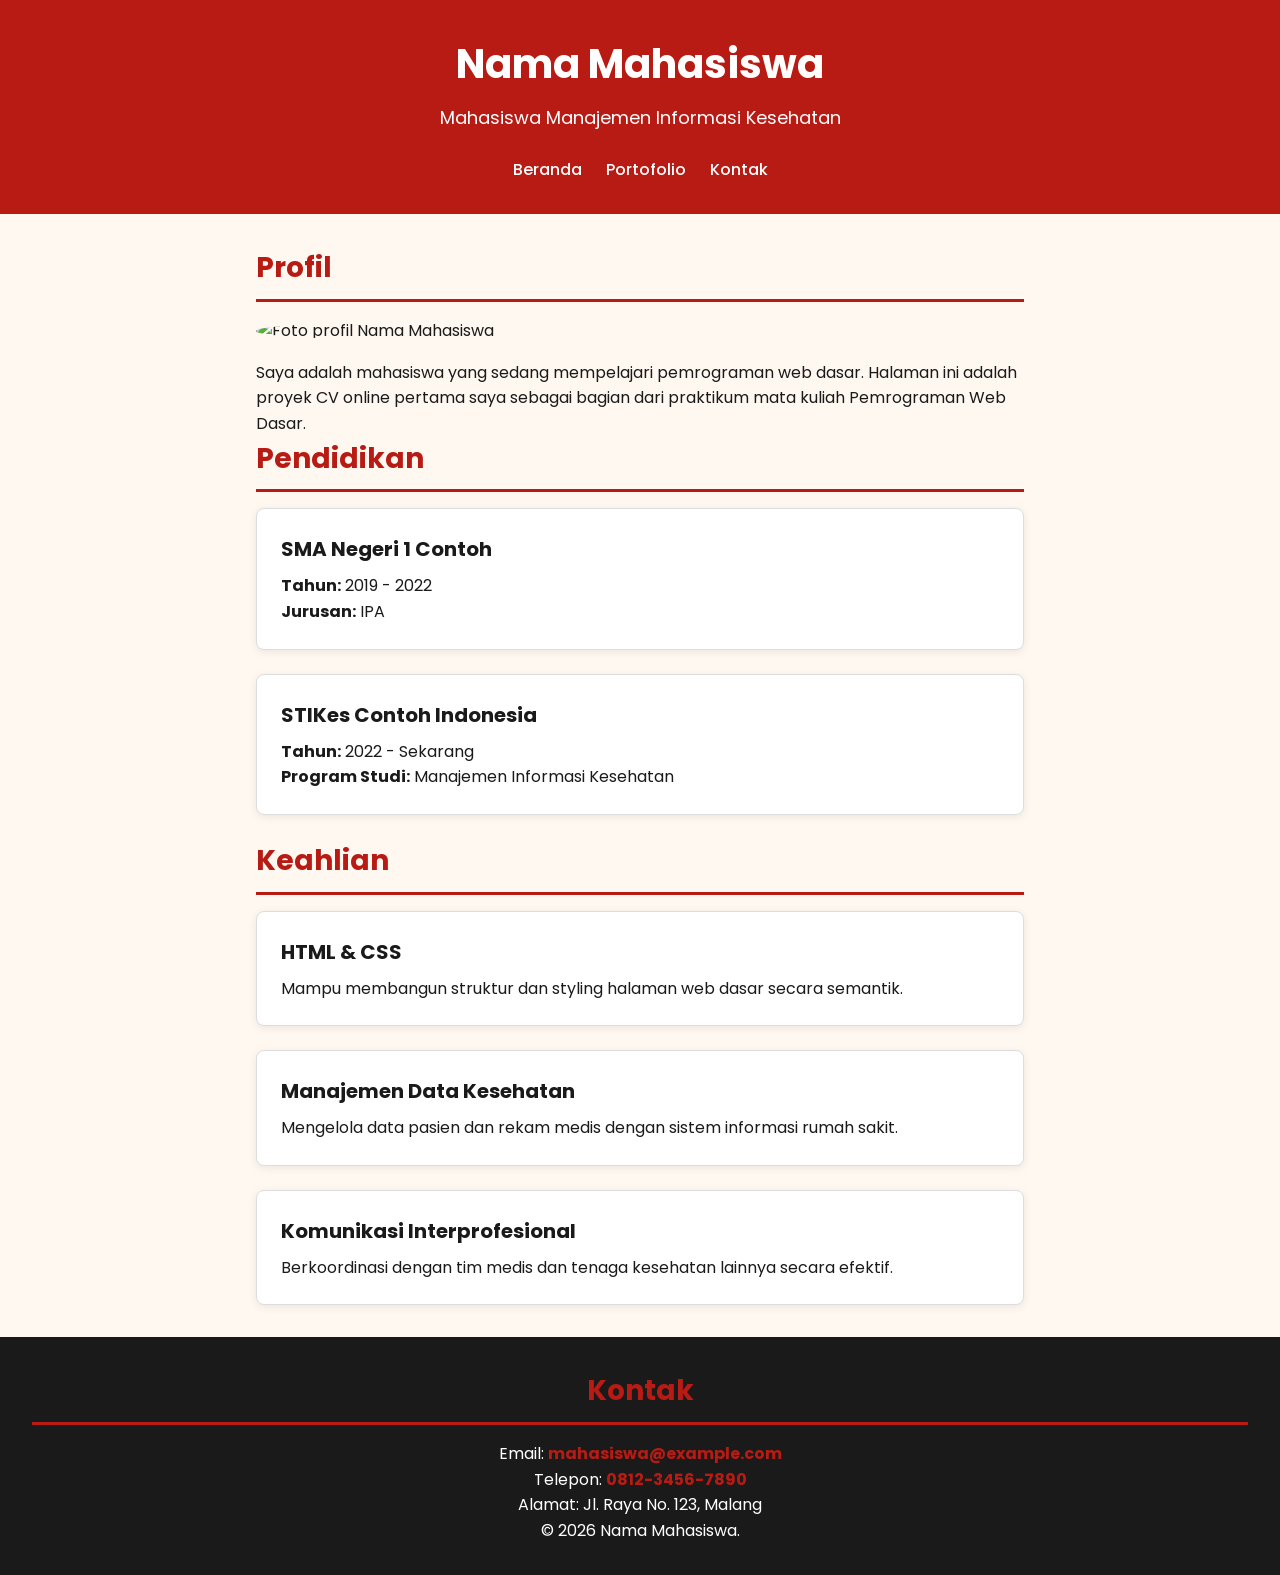
==== index.html @ 033eefe8 "css & html update css&html" ====
<!DOCTYPE html>
<html lang="id">
<head>
    <meta charset="UTF-8">
    <meta name="viewport" content="width=device-width, initial-scale=1.0">
    <title>CV - Nama Mahasiswa</title>
    <link href="https://fonts.googleapis.com/css2?family=Poppins:wght@400;600&display=swap" rel="stylesheet">
    <link rel="stylesheet" href="css/style.css">
</head>
<body>
    <header>
        <h1>Nama Mahasiswa</h1>
        <p>Mahasiswa Manajemen Informasi Kesehatan</p>
        <nav>
            <ul>
                <li><a href="index.html">Beranda</a></li>
                <li><a href="portofolio.html">Portofolio</a></li>
                <li><a href="#kontak">Kontak</a></li>
            </ul>
        </nav>
    </header>

    <main>
        <section id="profil">
            <h2>Profil</h2>
            <img src="https://via.placeholder.com/150" alt="Foto profil Nama Mahasiswa">
            <p>Saya adalah mahasiswa yang sedang mempelajari pemrograman web dasar. 
            Halaman ini adalah proyek CV online pertama saya sebagai bagian dari praktikum 
            mata kuliah Pemrograman Web Dasar.</p>
        </section>

        <section id="pendidikan">
            <h2>Pendidikan</h2>
            <div class="kartu-container">
                <article class="kartu">
                    <h3>SMA Negeri 1 Contoh</h3>
                    <p><strong>Tahun:</strong> 2019 - 2022</p>
                    <p><strong>Jurusan:</strong> IPA</p>
                </article>
                <article class="kartu">
                    <h3>STIKes Contoh Indonesia</h3>
                    <p><strong>Tahun:</strong> 2022 - Sekarang</p>
                    <p><strong>Program Studi:</strong> Manajemen Informasi Kesehatan</p>
                </article>
            </div>
        </section>

        <section id="keahlian">
            <h2>Keahlian</h2>
            <div class="kartu-container">
                <article class="kartu">
                    <h3>HTML & CSS</h3>
                    <p>Mampu membangun struktur dan styling halaman web dasar secara semantik.</p>
                </article>
                <article class="kartu">
                    <h3>Manajemen Data Kesehatan</h3>
                    <p>Mengelola data pasien dan rekam medis dengan sistem informasi rumah sakit.</p>
                </article>
                <article class="kartu">
                    <h3>Komunikasi Interprofesional</h3>
                    <p>Berkoordinasi dengan tim medis dan tenaga kesehatan lainnya secara efektif.</p>
                </article>
            </div>
        </section>
    </main>

    <footer id="kontak">
        <h2>Kontak</h2>
        <p>Email: <strong>mahasiswa@example.com</strong></p>
        <p>Telepon: <strong>0812-3456-7890</strong></p>
        <p>Alamat: Jl. Raya No. 123, Malang</p>
        <p>&copy; 2026 Nama Mahasiswa.</p>
    </footer>
</body>
</html>
---- css/style.css ----
* {
    margin: 0;
    padding: 0;
    box-sizing: border-box;
}

body {
    font-family: 'Poppins', sans-serif;
    background-color: #FFF8F0;
    color: #1a1a1a;
    line-height: 1.6;
}

header {
    background-color: #b71b14;
    color: #FFFFFF;
    text-align: center;
    padding: 2rem 1rem;  
}

header h1 {
    color: #FFFFFF;
    font-size: 40px;
    margin-bottom: 0.5rem;
}

header p {
    font-size: 18px;
}

nav ul {
    list-style: none;
    margin-top: 1.5rem;
    display: flex;
    justify-content: center;
    gap: 1.5rem;
}

nav ul li a {
    color: #FFFFFF;
    text-decoration: none;
    font-weight: 500;
}

main {
    max-width: 800px;
    margin: 2rem auto;
    padding: 0 1rem;
}

h2 {
    color: #b71b14;
    font-size: 28px;
    margin-bottom: 1rem;
    border-bottom: 3px solid #b71b14;
    padding-bottom: 0.5rem;
}

.kartu {
    background-color: #FFFFFF;
    padding: 1.5rem;
    margin-bottom: 1.5rem;
    border: 1px solid #DDDDDD;
    border-radius: 8px;
    box-shadow: 0 2px 8px rgba(0, 0, 0, 0.08);
}

.kartu h3 {
    color: #1a1a1a;
    font-size: 20px;
    margin-bottom: 0.5rem;
}

img {
    max-width: 100%;
    height: auto;
    display: block;
    margin: 1rem auto;
    border-radius: 50%;
}

table {
    width: 100%;
    border-collapse: collapse;
    margin-top: 1rem;
    background-color: #FFFFFF;
}

thead {
    background-color: #b71b14;
    color: #FFFFFF;
}

th, td {
    padding: 12px;
    text-align: left;
    border: 1px solid #DDDDDD;
}

footer {
    background-color: #1a1a1a;
    color: #FFFFFF;
    text-align: center;
    padding: 2rem;
    margin-top: 2rem;
}

footer strong {
    color: #b71b14;
}
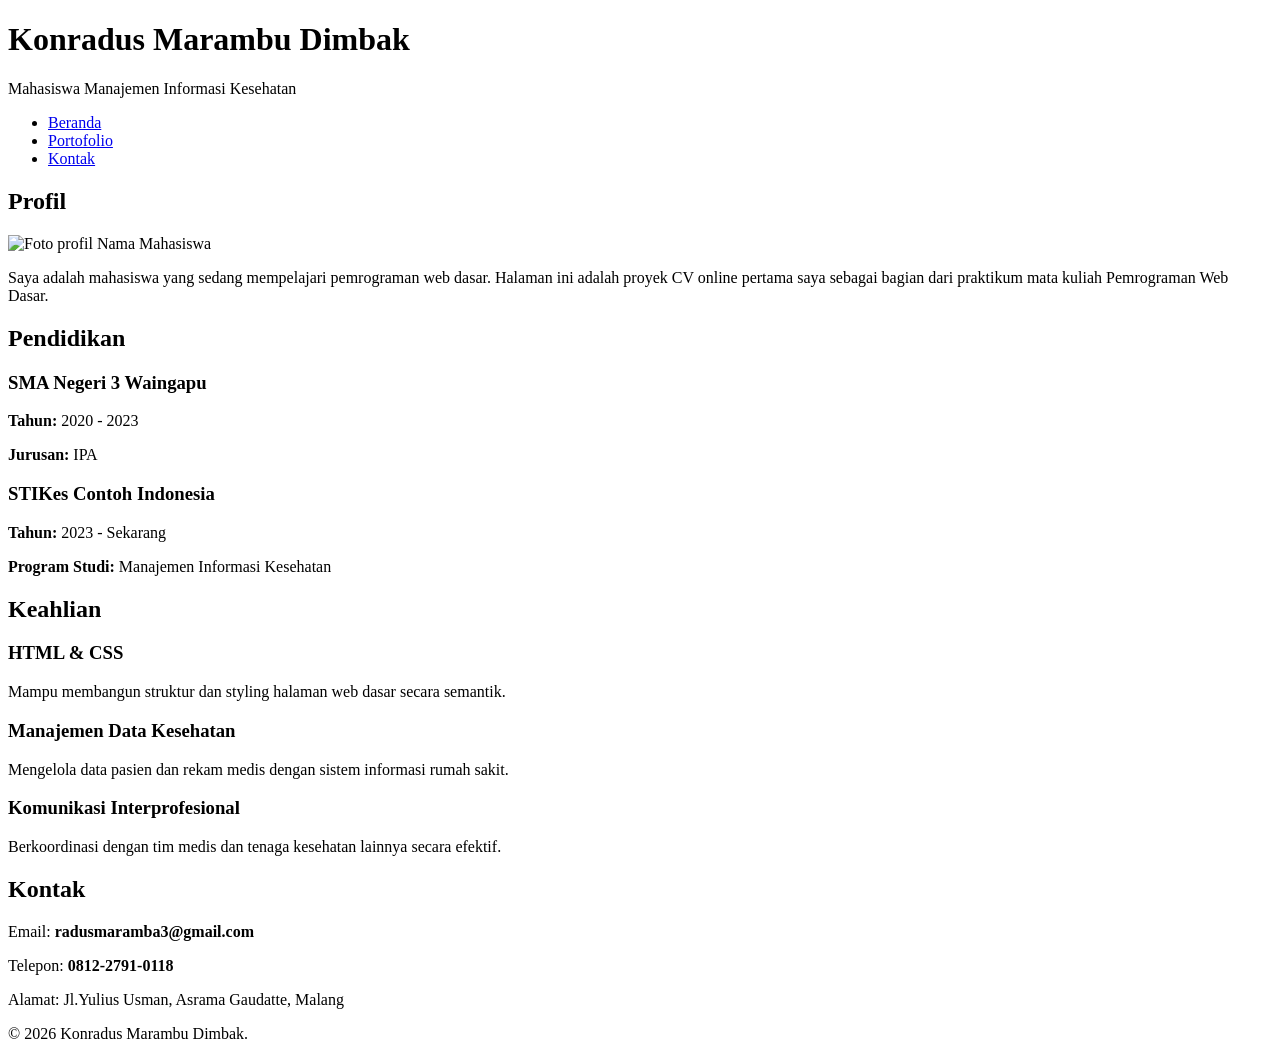
==== commit 09182a79: "fitur baru css&html update css dan html" ====
--- a/index.html
+++ b/index.html
@@ -3,13 +3,12 @@
 <head>
     <meta charset="UTF-8">
     <meta name="viewport" content="width=device-width, initial-scale=1.0">
-    <title>CV - Nama Mahasiswa</title>
-    <link href="https://fonts.googleapis.com/css2?family=Poppins:wght@400;600&display=swap" rel="stylesheet">
-    <link rel="stylesheet" href="css/style.css">
+    <title>Web Resume / CV</title>
+    <link rel="stylesheet" href="style.css">
 </head>
 <body>
     <header>
-        <h1>Nama Mahasiswa</h1>
+        <h1>Konradus Marambu Dimbak</h1>
         <p>Mahasiswa Manajemen Informasi Kesehatan</p>
         <nav>
             <ul>
@@ -33,13 +32,13 @@
             <h2>Pendidikan</h2>
             <div class="kartu-container">
                 <article class="kartu">
-                    <h3>SMA Negeri 1 Contoh</h3>
-                    <p><strong>Tahun:</strong> 2019 - 2022</p>
+                    <h3>SMA Negeri 3 Waingapu</h3>
+                    <p><strong>Tahun:</strong> 2020 - 2023</p>
                     <p><strong>Jurusan:</strong> IPA</p>
                 </article>
                 <article class="kartu">
                     <h3>STIKes Contoh Indonesia</h3>
-                    <p><strong>Tahun:</strong> 2022 - Sekarang</p>
+                    <p><strong>Tahun:</strong> 2023 - Sekarang</p>
                     <p><strong>Program Studi:</strong> Manajemen Informasi Kesehatan</p>
                 </article>
             </div>
@@ -66,10 +65,10 @@
 
     <footer id="kontak">
         <h2>Kontak</h2>
-        <p>Email: <strong>mahasiswa@example.com</strong></p>
-        <p>Telepon: <strong>0812-3456-7890</strong></p>
-        <p>Alamat: Jl. Raya No. 123, Malang</p>
-        <p>&copy; 2026 Nama Mahasiswa.</p>
+        <p>Email: <strong>radusmaramba3@gmail.com</strong></p>
+        <p>Telepon: <strong>0812-2791-0118</strong></p>
+        <p>Alamat: Jl.Yulius Usman, Asrama Gaudatte, Malang</p>
+        <p>&copy; 2026 Konradus Marambu Dimbak.</p>
     </footer>
 </body>
 </html>
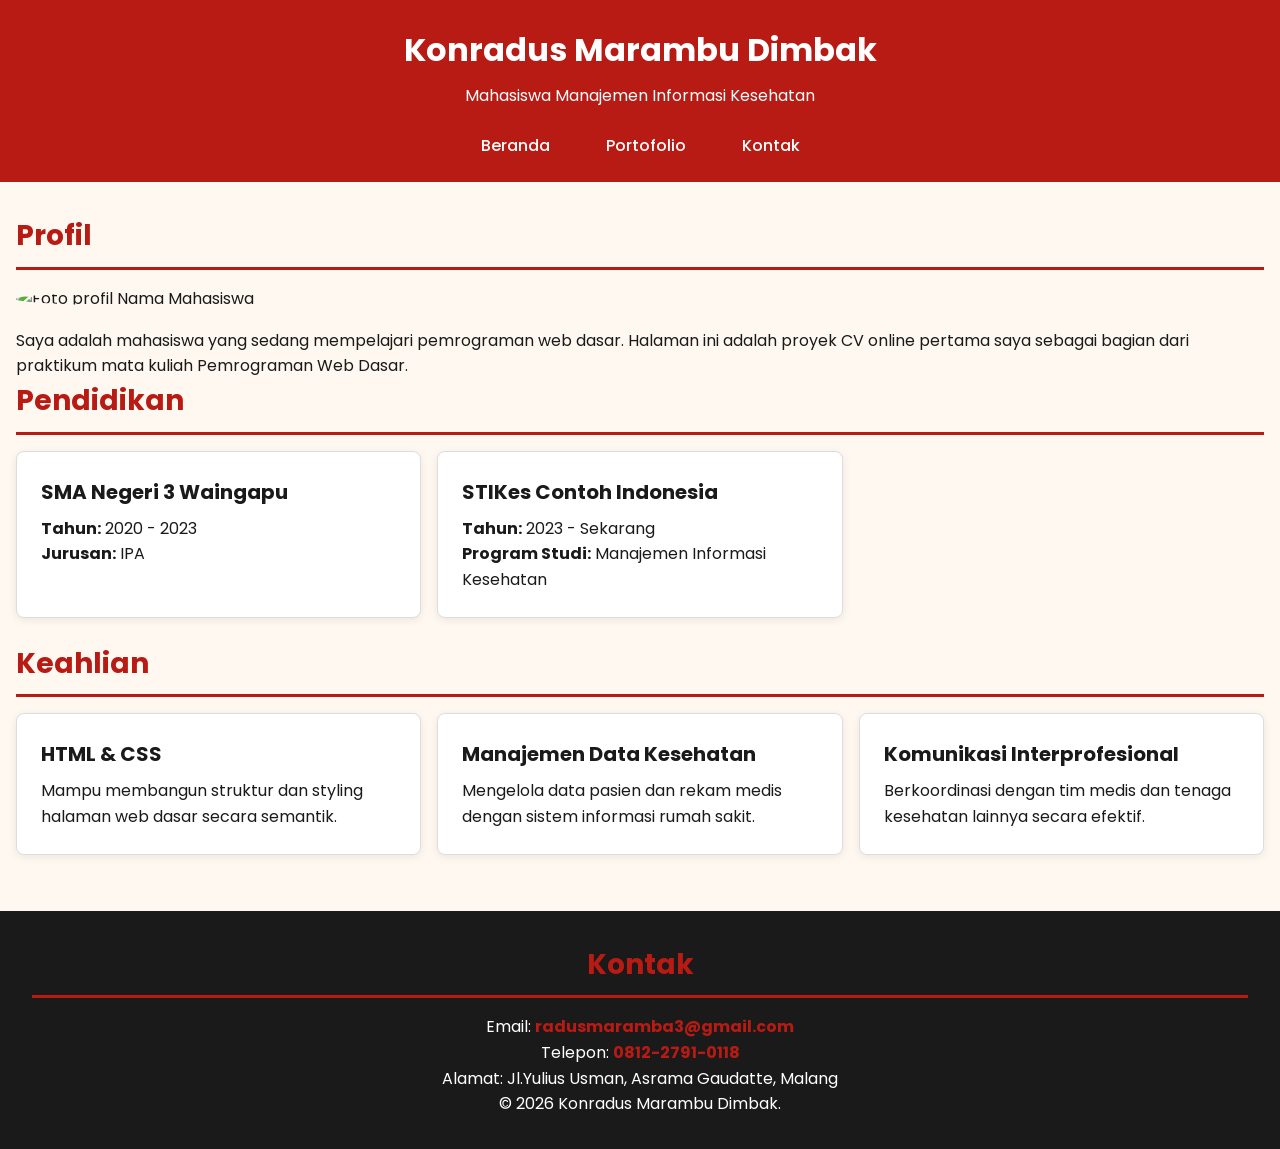
==== commit 0809a4bc: "update css dan html update" ====
--- a/index.html
+++ b/index.html
@@ -3,8 +3,9 @@
 <head>
     <meta charset="UTF-8">
     <meta name="viewport" content="width=device-width, initial-scale=1.0">
-    <title>Web Resume / CV</title>
-    <link rel="stylesheet" href="style.css">
+    <title>CV - Konradus Marambu Dimbak</title>
+    <link href="https://fonts.googleapis.com/css2?family=Poppins:wght@400;600&display=swap" rel="stylesheet">
+    <link rel="stylesheet" href="css/style.css">
 </head>
 <body>
     <header>
--- a/css/style.css
+++ b/css/style.css
@@ -0,0 +1,153 @@
+* {
+    margin: 0;
+    padding: 0;
+    box-sizing: border-box;
+}
+
+body {
+    font-family: 'Poppins', sans-serif;
+    background-color: #FFF8F0;
+    color: #1a1a1a;
+    line-height: 1.6;
+}
+
+header {
+    background-color: #b71b14;
+    color: #FFFFFF;
+    text-align: center;
+    padding: 1.5rem;
+}
+
+header h1 {
+    color: #FFFFFF;
+    font-size: 1.5rem;
+    margin-bottom: 0.5rem;
+}
+
+header p {
+    font-size: 1rem;
+}
+
+nav ul {
+    list-style: none;
+    margin-top: 1.5rem;
+    text-align: center;
+}
+
+nav ul li {
+    display: inline-block;
+    margin: 0 1rem;
+}
+
+nav ul li a {
+    color: #FFFFFF;
+    text-decoration: none;
+    font-weight: 500;
+}
+
+main {
+    max-width: 100%;
+    margin: 2rem auto;
+    padding: 0 1rem;
+}
+
+h2 {
+    color: #b71b14;
+    font-size: 1.75rem;
+    margin-bottom: 1rem;
+    border-bottom: 0.2rem solid #b71b14;
+    padding-bottom: 0.5rem;
+}
+
+.kartu-container {
+    display: grid;
+    grid-template-columns: 1fr;
+    gap: 1rem;
+}
+
+.kartu {
+    background-color: #FFFFFF;
+    padding: 1.5rem;
+    margin-bottom: 1.5rem;
+    border: 1px solid #DDDDDD;
+    border-radius: 0.5rem;
+    box-shadow: 0 2px 8px rgba(0, 0, 0, 0.08);
+}
+
+.kartu h3 {
+    color: #1a1a1a;
+    font-size: 1.25rem;
+    margin-bottom: 0.5rem;
+}
+
+img {
+    max-width: 100%;
+    height: auto;
+    display: block;
+    margin: 1rem auto;
+    border-radius: 50%;
+}
+
+table {
+    width: 100%;
+    border-collapse: collapse;
+    margin-top: 1rem;
+    background-color: #FFFFFF;
+}
+
+thead {
+    background-color: #b71b14;
+    color: #FFFFFF;
+}
+
+th, td {
+    padding: 0.75rem;
+    text-align: left;
+    border: 1px solid #DDDDDD;
+}
+
+footer {
+    background-color: #1a1a1a;
+    color: #FFFFFF;
+    text-align: center;
+    padding: 2rem;
+    margin-top: 2rem;
+}
+
+footer strong {
+    color: #b71b14;
+}
+
+@media (min-width: 768px) {
+
+    header h1 {
+        font-size: 2rem;
+    }
+
+    nav ul {
+        display: flex;
+        justify-content: center;
+        gap: 1.5rem;
+    }
+
+    nav ul li {
+        margin-bottom: 0;
+    }
+
+    .kartu-container {
+        grid-template-columns: repeat(2, 1fr);
+    }
+}
+
+@media (min-width: 1024px) {
+
+    .kartu-container {
+        grid-template-columns: repeat(3, 1fr);
+    }
+}
+
+@media (max-width: 768px) and (orientation: landscape) {
+    header {
+        padding: 1rem;
+    }
+}
